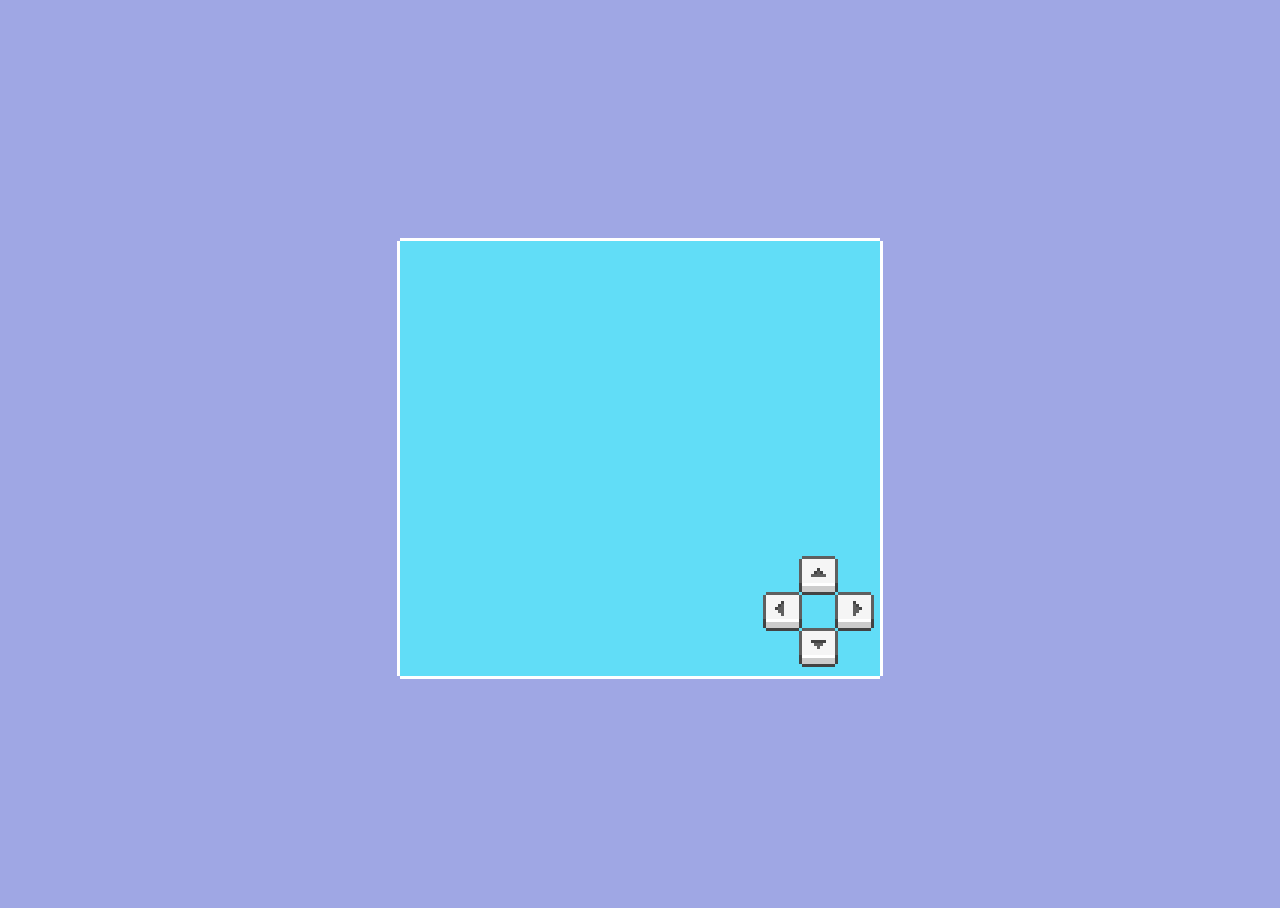
==== index.html @ 9d652aa0 "Add files via upload" ====
<!DOCTYPE html>
<html lang="en">

  <head>
    <meta charset="UTF-8">
    <title>Untitled</title>
    <meta name="viewport" content="width=device-width, initial-scale=1.0"><link rel="stylesheet" href="/style.css">
  </head>

  <body>
    <div class="frame">
   <div class="corner_topleft"></div>
   <div class="corner_topright"></div>
   <div class="corner_bottomleft"></div>
   <div class="corner_bottomright"></div>
   
   
   <div class="camera">
      <div class="map pixel-art">
         <div class="character" facing="down" walking="true">
           
            <div class="shadow pixel-art"></div>

            <div class="character_spritesheet pixel-art"></div>
         </div>
      </div>


      <div class="dpad">
         <div class="DemoDirectionUI flex-center">
               <button class="dpad-button dpad-left">
                   <svg xmlns="http://www.w3.org/2000/svg" viewBox="0 -0.5 13 13" shape-rendering="crispEdges">
                       <path class="Arrow_outline-top"  stroke="#5f5f5f" d="M1 0h11M0 1h1M12 1h1M0 2h1M12 2h1M0 3h1M12 3h1M0 4h1M12 4h1M0 5h1M12 5h1M0 6h1M12 6h1M0 7h1M12 7h1M0 8h1M12 8h1" />
                       <path class="Arrow_surface" stroke="#f5f5f5" d="M1 1h11M1 2h11M1 3h5M7 3h5M1 4h4M7 4h5M1 5h3M7 5h5M1 6h4M7 6h5M1 7h5M7 7h5M1 8h11" />
                       <path class="Arrow_arrow-inset"  stroke="#434343" d="M6 3h1M5 4h1M4 5h1" />
                       <path class="Arrow_arrow-body" stroke="#5f5f5f" d="M6 4h1M5 5h2M5 6h2M6 7h1" />
                       <path class="Arrow_outline-bottom" stroke="#434343" d="M0 9h1M12 9h1M0 10h1M12 10h1M0 11h1M12 11h1M1 12h11" />
                       <path class="Arrow_edge" stroke="#ffffff" d="M1 9h11" />
                       <path class="Arrow_front" stroke="#cccccc" d="M1 10h11M1 11h11" />
                   </svg>
               </button>
               <button class="dpad-button dpad-up">
                   <svg xmlns="http://www.w3.org/2000/svg" viewBox="0 -0.5 13 13" shape-rendering="crispEdges">
                       <path class="Arrow_outline-top"  stroke="#5f5f5f" d="M1 0h11M0 1h1M12 1h1M0 2h1M12 2h1M0 3h1M12 3h1M0 4h1M12 4h1M0 5h1M12 5h1M0 6h1M12 6h1M0 7h1M12 7h1M0 8h1M12 8h1" />
                       <path class="Arrow_surface" stroke="#f5f5f5" d="M1 1h11M1 2h11M1 3h11M1 4h5M7 4h5M1 5h4M8 5h4M1 6h3M9 6h3M1 7h11M1 8h11" />
                       <path class="Arrow_arrow-inset"  stroke="#434343" d="M6 4h1M5 5h1M7 5h1" />
                       <path class="Arrow_arrow-body" stroke="#5f5f5f" d="M6 5h1M4 6h5" />
                       <path class="Arrow_outline-bottom" stroke="#434343" d="M0 9h1M12 9h1M0 10h1M12 10h1M0 11h1M12 11h1M1 12h11" />
                       <path class="Arrow_edge" stroke="#ffffff" d="M1 9h11" />
                       <path class="Arrow_front" stroke="#cccccc" d="M1 10h11M1 11h11" />
                   </svg>
               </button>
               <button class="dpad-button dpad-down">
                   <svg xmlns="http://www.w3.org/2000/svg" viewBox="0 -0.5 13 13" shape-rendering="crispEdges">
                       <path class="Arrow_outline-top" stroke="#5f5f5f" d="M1 0h11M0 1h1M12 1h1M0 2h1M12 2h1M0 3h1M12 3h1M0 4h1M12 4h1M0 5h1M12 5h1M0 6h1M12 6h1M0 7h1M12 7h1M0 8h1M12 8h1" />
                       <path class="Arrow_surface" stroke="#f5f5f5" d="M1 1h11M1 2h11M1 3h11M1 4h3M9 4h3M1 5h4M8 5h4M1 6h5M7 6h5M1 7h11M1 8h11" />
                       <path class="Arrow_arrow-inset" stroke="#434343" d="M4 4h5" />
                       <path class="Arrow_arrow-body" stroke="#5f5f5f" d="M5 5h3M6 6h1" />
                       <path class="Arrow_outline-bottom" stroke="#434343" d="M0 9h1M12 9h1M0 10h1M12 10h1M0 11h1M12 11h1M1 12h11" />
                       <path class="Arrow_edge" stroke="#ffffff" d="M1 9h11" />
                       <path class="Arrow_front" stroke="#cccccc" d="M1 10h11M1 11h11" />
                   </svg>
               </button>
               <button class="dpad-button dpad-right">
                   <svg xmlns="http://www.w3.org/2000/svg" viewBox="0 -0.5 13 13" shape-rendering="crispEdges">
                       <path class="Arrow_outline-top"  stroke="#5f5f5f" d="M1 0h11M0 1h1M12 1h1M0 2h1M12 2h1M0 3h1M12 3h1M0 4h1M12 4h1M0 5h1M12 5h1M0 6h1M12 6h1M0 7h1M12 7h1M0 8h1M12 8h1" />
                       <path class="Arrow_surface" stroke="#f5f5f5" d="M1 1h11M1 2h11M1 3h5M7 3h5M1 4h5M8 4h4M1 5h5M9 5h3M1 6h5M8 6h4M1 7h5M7 7h5M1 8h11" />
                       <path class="Arrow_arrow-inset"  stroke="#434343" d="M6 3h1M7 4h1M8 5h1" />
                       <path class="Arrow_arrow-body" stroke="#5f5f5f" d="M6 4h1M6 5h2M6 6h2M6 7h1" />
                       <path class="Arrow_outline-bottom" stroke="#434343" d="M0 9h1M12 9h1M0 10h1M12 10h1M0 11h1M12 11h1M1 12h11" />
                       <path class="Arrow_edge" stroke="#ffffff" d="M1 9h11" />
                       <path class="Arrow_front" stroke="#cccccc" d="M1 10h11M1 11h11" />
                   </svg>
               </button>
           </div>
      </div>
      
      
    
      
      
      
   </div>
</div>
    <script src="/script.js"></script>
  </body>

</html>
---- style.css ----
:root {
   --pixel-size: 2px;
   --grid-cell: calc( var(--pixel-size) * 16);
   --bg: #9fa7e4;
}
@media( min-width: 500px ) {
   :root {
      --pixel-size: 3px;
   }
}
@media( min-width: 500px ) {
   :root {
      --pixel-size: 3px;
   }
}
/* @media( min-width: 1000px ) {
   :root {
      --pixel-size: 5px;
   }
} */

html, body {
   height: 100%;
}

body {
   background: var(--bg);
   display: flex;
   align-items: center;
   justify-content: center;
}

.pixel-art {
   image-rendering: pixelated;
}

.frame {
   /* This is just for Pen decoration */
   width: calc(var(--pixel-size) * 160);
   height: calc(var(--pixel-size) * 145);
   outline: var(--pixel-size) solid #fff;
   z-index:1; 
   position:relative;
}

.camera {
   width: calc(var(--pixel-size) * 160);
   height: calc(var(--pixel-size) * 145);
   overflow: hidden;
   background: #61ddf7;
   position:relative;
}

.map {
   image-rendering: pixelated;
   background-image: url("https://technologicalabyss.nekoweb.org/Assets/pixil-frame-0.png");
   background-size: 100%;
   width: calc(13 * var(--grid-cell));
   height: calc(10 * var(--grid-cell));
   position: relative;
}

.character {
   width: calc( var(--grid-cell)* 2 );
   height: calc( var(--grid-cell)* 2 );
   position: absolute;
   overflow:hidden;
}

.shadow {
   width: calc( var(--grid-cell)* 2 );
   height: calc( var(--grid-cell)* 2 );
   position: absolute;
   left:0;
   top:0;
   background: url("https://assets.codepen.io/21542/DemoRpgCharacterShadow.png") no-repeat no-repeat;
   background-size: 100%;
}


.character_spritesheet {
   position: absolute;
   background: url("https://technologicalabyss.nekoweb.org/Assets/sprite.png") no-repeat no-repeat;
   background-size: 100%;
   width: calc( var(--grid-cell)* 8 );
   height: calc( var(--grid-cell)* 8 );
}

.character[facing="right"] .character_spritesheet {
   background-position-y: calc( var(--pixel-size) * -32 );
}
.character[facing="up"] .character_spritesheet {
   background-position-y: calc( var(--pixel-size) * -64 );
}
.character[facing="left"] .character_spritesheet {
   background-position-y: calc( var(--pixel-size) * -96 );
}
.character[walking="true"] .character_spritesheet {
   animation: walkAnimation 0.6s steps(4) infinite; 
}

@keyframes walkAnimation {
  from {
    transform: translate3d(0%,0%,0);
  }
  to {
    transform: translate3d(-100%,0%,0);
  }
}

.dpad {
   position:absolute;
   right: calc(var(--pixel-size) * 2);
   bottom: calc(var(--pixel-size) * 2);
   width: calc(var(--pixel-size) * 37);
   height: calc(var(--pixel-size) * 38);
}
.dpad-button {
   appearance:none;
   outline:0;
   border:0;
   background:transparent;
   padding:0;
   cursor:pointer;
}
.dpad-button svg {
   display:block;
   height: calc(var(--pixel-size) * 13);
}

.dpad-button.pressed .Arrow_arrow-inset { stroke:#07c2cc; }
.dpad-button.pressed .Arrow_arrow-body { stroke:#17dfea; }

.dpad-up {
   position: absolute;
   left: calc(var(--pixel-size) * 12);
   top:0;
}
.dpad-down {
   position: absolute;
   bottom:var(--pixel-size);
   left: calc(var(--pixel-size) * 12);
}
.dpad-left {
   position: absolute;
   top: calc(var(--pixel-size) * 12);
   left:0;
}
.dpad-right {
   position: absolute;
   top: calc(var(--pixel-size) * 12);
   right:0;
}

.dpad {
   user-select:none;
}


.corner_topleft,
.corner_topright,
.corner_bottomleft,
.corner_bottomright {
   position: absolute;
   width: var(--pixel-size);
   height: var(--pixel-size);
   background: var(--bg);
   z-index:2;
}

.corner_topleft {
   top: calc(var(--pixel-size) * -1);
   left: calc(var(--pixel-size) * -1);
}
.corner_topright {
   top: calc(var(--pixel-size) * -1);
   right: calc(var(--pixel-size) * -1);
}
.corner_bottomleft {
   bottom: calc(var(--pixel-size) * -1);
   left: calc(var(--pixel-size) * -1);
}
.corner_bottomright {
   bottom: calc(var(--pixel-size) * -1);
   right: calc(var(--pixel-size) * -1);
}

.headline {
   position:absolute;
   top:calc(var(--pixel-size) * 2);
   right:calc(var(--pixel-size) * 2);
   width: calc(var(--pixel-size) * 75)
}
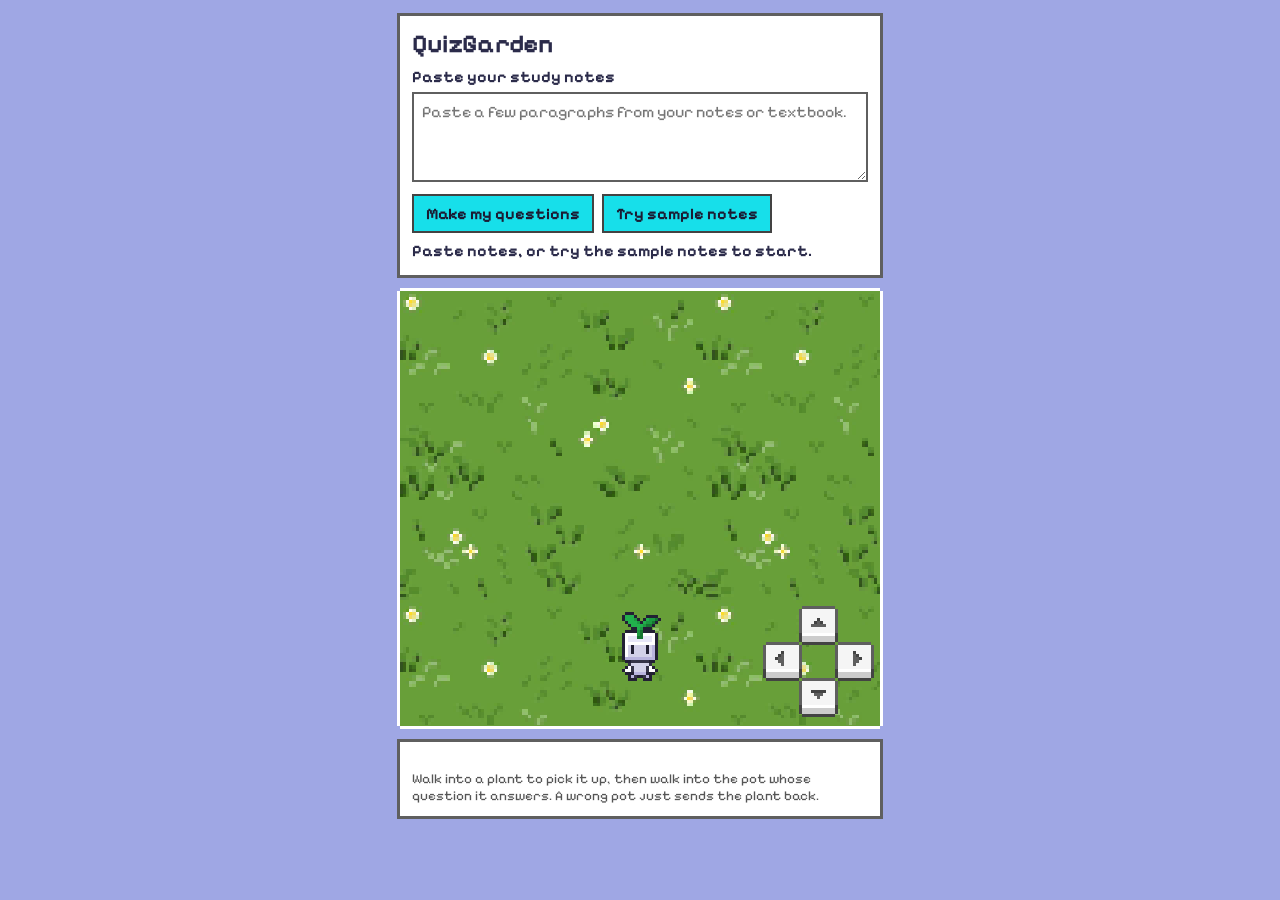
==== commit d8b743a3: "Changed source material to ChatGPT-assisted code" ====
--- a/index.html
+++ b/index.html
@@ -3,11 +3,19 @@
 
   <head>
     <meta charset="UTF-8">
-    <title>Untitled</title>
-    <meta name="viewport" content="width=device-width, initial-scale=1.0"><link rel="stylesheet" href="/style.css">
+    <title>QuizGarden</title>
+    <meta name="viewport" content="width=device-width, initial-scale=1.0"><link href="https://fonts.googleapis.com/css2?family=Pixelify+Sans:wght@400;700&display=swap" rel="stylesheet"><link rel="stylesheet" href="style.css">
   </head>
 
   <body>
+<main>
+<section class="panel">
+<h1>QuizGarden</h1>
+<label for="notes">Paste your study notes</label>
+<textarea id="notes" placeholder="Paste a few paragraphs from your notes or textbook."></textarea>
+<div class="row"><button id="gen">Make my questions</button><button id="demo">Try sample notes</button></div>
+<p id="status" role="status" aria-live="polite">Paste notes, or try the sample notes to start.</p>
+</section>
     <div class="frame">
    <div class="corner_topleft"></div>
    <div class="corner_topright"></div>
@@ -23,6 +31,8 @@
 
             <div class="character_spritesheet pixel-art"></div>
          </div>
+
+         
       </div>
 
 
@@ -82,7 +92,14 @@
       
    </div>
 </div>
-    <script src="/script.js"></script>
+    <section class="panel" id="qpanel">
+<div class="hud"><span id="round"></span><span id="score"></span></div>
+<ol id="qs"></ol>
+<button id="next" hidden>Next round</button>
+<p class="help">Walk into a plant to pick it up, then walk into the pot whose question it answers. A wrong pot just sends the plant back.</p>
+</section>
+</main>
+<script src="game.js"></script>
   </body>
 
-</html>+</html>
--- a/style.css
+++ b/style.css
@@ -19,16 +19,8 @@
    }
 } */
 
-html, body {
-   height: 100%;
-}
-
-body {
-   background: var(--bg);
-   display: flex;
-   align-items: center;
-   justify-content: center;
-}
+html{height:100%}
+body{background:var(--bg);margin:0;font-family:"Pixelify Sans",system-ui,sans-serif;color:#2b2b4a;min-height:100%}
 
 .pixel-art {
    image-rendering: pixelated;
@@ -53,13 +45,14 @@
 
 .map {
    image-rendering: pixelated;
-   background-image: url("https://technologicalabyss.nekoweb.org/Assets/pixil-frame-0.png");
+   background-image: url("assets/map.png");
    background-size: 100%;
    width: calc(13 * var(--grid-cell));
    height: calc(10 * var(--grid-cell));
    position: relative;
 }
 
+
 .character {
    width: calc( var(--grid-cell)* 2 );
    height: calc( var(--grid-cell)* 2 );
@@ -80,7 +73,7 @@
 
 .character_spritesheet {
    position: absolute;
-   background: url("https://technologicalabyss.nekoweb.org/Assets/sprite.png") no-repeat no-repeat;
+   background: url("assets/sprite.png") no-repeat no-repeat;
    background-size: 100%;
    width: calc( var(--grid-cell)* 8 );
    height: calc( var(--grid-cell)* 8 );
@@ -190,4 +183,29 @@
    top:calc(var(--pixel-size) * 2);
    right:calc(var(--pixel-size) * 2);
    width: calc(var(--pixel-size) * 75)
-}+}
+main{display:flex;flex-direction:column;align-items:center;gap:16px;padding:16px 12px 32px}
+.frame{flex:none}
+.panel{background:#fff;outline:var(--pixel-size) solid #5f5f5f;width:min(100%,calc(var(--pixel-size)*160));padding:12px;box-sizing:border-box}
+h1{margin:0 0 8px;font-size:1.6rem}
+label{font-weight:700}
+textarea{width:100%;min-height:90px;box-sizing:border-box;margin-top:6px;font:inherit;padding:8px;border:2px solid #5f5f5f;resize:vertical}
+button.go,.row button,#next{font:inherit;font-weight:700;background:#17dfea;border:2px solid #434343;padding:8px 12px;cursor:pointer;color:#1b1b33}
+.row{display:flex;gap:8px;flex-wrap:wrap;margin-top:8px}
+button:focus-visible,textarea:focus-visible{outline:3px solid #f2c14e;outline-offset:2px}
+#status{margin:8px 0 0;font-weight:700;min-height:1.4em}
+.hud{display:flex;justify-content:space-between;font-weight:700;margin-bottom:8px}
+ol{list-style:none;margin:0 0 8px;padding:0;display:grid;gap:6px}
+li{display:flex;gap:8px}li.done{color:#5a6a5a}
+.b{flex:none;width:24px;height:24px;background:#6b6fd6;color:#fff;display:grid;place-items:center;font-weight:700}
+li.done .b{background:#2f8f4e}.ans{display:none;font-weight:700;color:#2f8f4e}li.done .ans{display:block}
+.help{font-size:.85rem;color:#555;margin:8px 0 0}
+.mpot{position:absolute;width:calc(var(--grid-cell)*1.5);height:calc(var(--grid-cell)*1.5);background:url("assets/pot.png") no-repeat;background-size:100%;image-rendering:pixelated;z-index:1}
+.mpot b{position:absolute;left:0;right:0;bottom:calc(var(--pixel-size)*-5);text-align:center;color:#fff;font-size:calc(var(--pixel-size)*5);text-shadow:1px 1px 0 #333}
+.mpot img{position:absolute;left:25%;top:-35%;width:50%;image-rendering:pixelated}
+.plant{position:absolute;width:calc(var(--pixel-size)*16);z-index:1;text-align:center}
+.plant img{width:100%;image-rendering:pixelated;display:block}
+.tag{position:absolute;left:50%;transform:translateX(-50%);top:calc(var(--pixel-size)*17);width:calc(var(--pixel-size)*34);background:#fff;border:1px solid #333;font-size:max(9px,calc(var(--pixel-size)*3.6));line-height:1.1;padding:1px}
+.carry{position:absolute;width:calc(var(--pixel-size)*12);z-index:5;pointer-events:none;image-rendering:pixelated}
+.character{z-index:4}
+@media (prefers-reduced-motion:reduce){.character[walking="true"] .character_spritesheet{animation:none}}
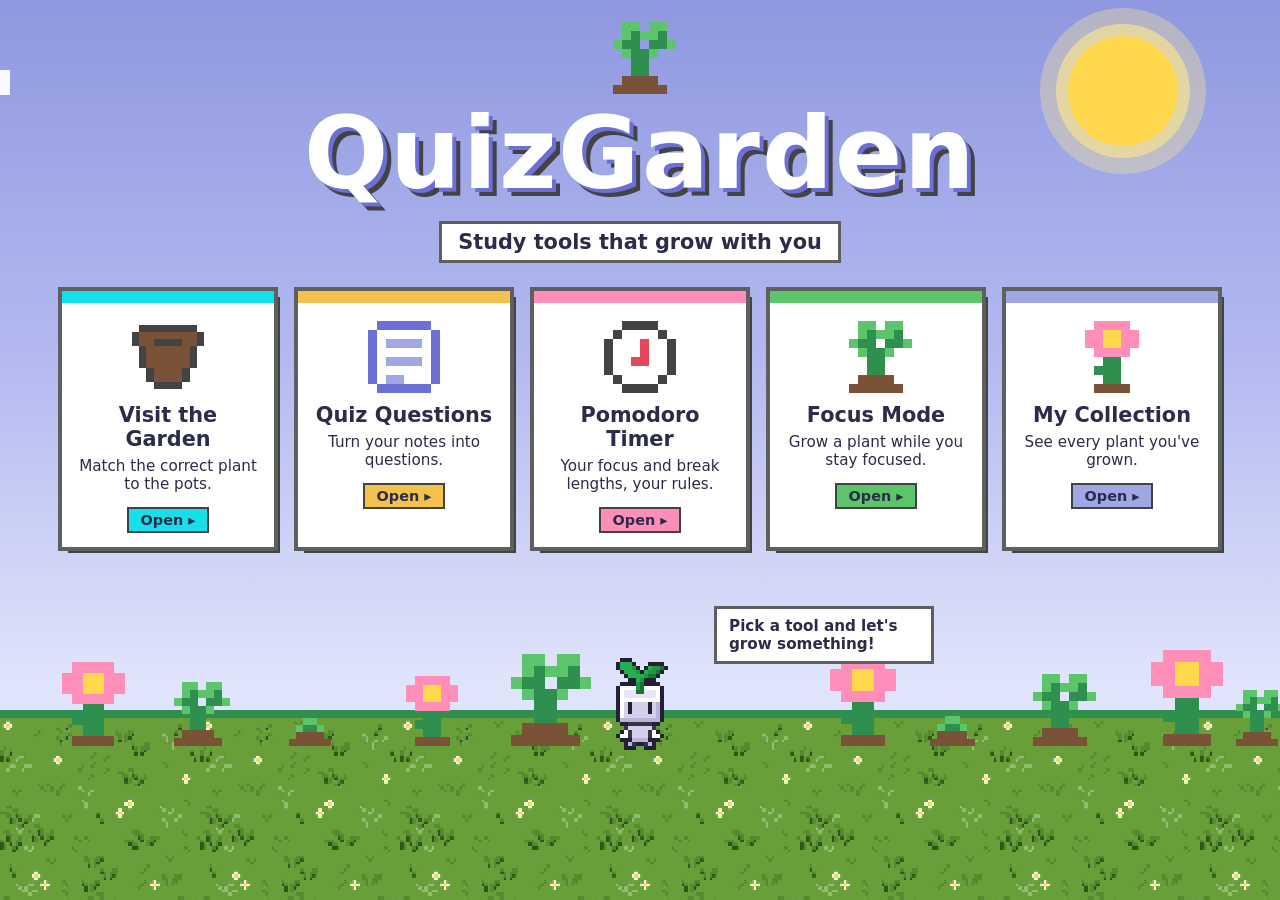
==== commit a4ada23c: "Updated code to latest version" ====
--- a/index.html
+++ b/index.html
@@ -1,105 +1,40 @@
 <!DOCTYPE html>
 <html lang="en">
+<head>
+  <meta charset="utf-8">
+  <meta name="viewport" content="width=device-width, initial-scale=1">
+  
+  <title>QuizGarden</title>
 
-  <head>
-    <meta charset="UTF-8">
-    <title>QuizGarden</title>
-    <meta name="viewport" content="width=device-width, initial-scale=1.0"><link href="https://fonts.googleapis.com/css2?family=Pixelify+Sans:wght@400;700&display=swap" rel="stylesheet"><link rel="stylesheet" href="style.css">
-  </head>
+  <link href="https://fonts.googleapis.com/css2?family=Caveat:wght@400..700&display=swap" rel="stylesheet">
+  <link rel="stylesheet" href="hub.css">
+</head>
 
-  <body>
-<main>
-<section class="panel">
-<h1>QuizGarden</h1>
-<label for="notes">Paste your study notes</label>
-<textarea id="notes" placeholder="Paste a few paragraphs from your notes or textbook."></textarea>
-<div class="row"><button id="gen">Make my questions</button><button id="demo">Try sample notes</button></div>
-<p id="status" role="status" aria-live="polite">Paste notes, or try the sample notes to start.</p>
-</section>
-    <div class="frame">
-   <div class="corner_topleft"></div>
-   <div class="corner_topright"></div>
-   <div class="corner_bottomleft"></div>
-   <div class="corner_bottomright"></div>
-   
-   
-   <div class="camera">
-      <div class="map pixel-art">
-         <div class="character" facing="down" walking="true">
-           
-            <div class="shadow pixel-art"></div>
+<body>
+  <div class="layer sun" data-depth="26" aria-hidden="true"></div>
+  <img class="layer cloud c1" data-depth="16" data-s="cloud" alt="">
+  <img class="layer cloud c2" data-depth="10" data-s="cloud" alt="">
+  <img class="layer cloud c3" data-depth="20" data-s="cloud" alt="">
 
-            <div class="character_spritesheet pixel-art"></div>
-         </div>
+  <header class="hero">
+    <img class="logo" data-s="sprout" alt="">
+    <h1 id="title" aria-label="QuizGarden">QuizGarden</h1>
+    <p class="tag">Study tools that grow with you</p>
+  </header>
 
-         
-      </div>
+  <nav class="menu" aria-label="Main menu">
+    <a class="card" style="--i:0;--c:#17dfea" href="game.html"><img data-s="pot" alt=""><h2>Visit the Garden</h2><p>Match the correct plant to the pots.</p><span class="go">Open ▸</span></a>
+    <a class="card" style="--i:1;--c:#f2c14e" href="questions.html"><img data-s="notebook" alt=""><h2>Quiz Questions</h2><p>Turn your notes into questions.</p><span class="go">Open ▸</span></a>
+    <a class="card" style="--i:2;--c:#ff8fb8" href="timer.html"><img data-s="clock" alt=""><h2>Pomodoro Timer</h2><p>Your focus and break lengths, your rules.</p><span class="go">Open ▸</span></a>
+    <a class="card" style="--i:3;--c:#5cc46a" href="focus.html"><img data-s="sprout" alt=""><h2>Focus Mode</h2><p>Grow a plant while you stay focused.</p><span class="go">Open ▸</span></a>
+    <a class="card" style="--i:4;--c:#9fa7e4" href="collection.html"><img data-s="flower" alt=""><h2>My Collection</h2><p>See every plant you've grown.</p><span class="go">Open ▸</span></a>
+  </nav>
 
+  <footer class="ground" id="ground">
+    <div class="radish" aria-hidden="true"></div>
+    <div class="bubble" aria-hidden="true">Pick a tool and let's grow something!</div>
+  </footer>
 
-      <div class="dpad">
-         <div class="DemoDirectionUI flex-center">
-               <button class="dpad-button dpad-left">
-                   <svg xmlns="http://www.w3.org/2000/svg" viewBox="0 -0.5 13 13" shape-rendering="crispEdges">
-                       <path class="Arrow_outline-top"  stroke="#5f5f5f" d="M1 0h11M0 1h1M12 1h1M0 2h1M12 2h1M0 3h1M12 3h1M0 4h1M12 4h1M0 5h1M12 5h1M0 6h1M12 6h1M0 7h1M12 7h1M0 8h1M12 8h1" />
-                       <path class="Arrow_surface" stroke="#f5f5f5" d="M1 1h11M1 2h11M1 3h5M7 3h5M1 4h4M7 4h5M1 5h3M7 5h5M1 6h4M7 6h5M1 7h5M7 7h5M1 8h11" />
-                       <path class="Arrow_arrow-inset"  stroke="#434343" d="M6 3h1M5 4h1M4 5h1" />
-                       <path class="Arrow_arrow-body" stroke="#5f5f5f" d="M6 4h1M5 5h2M5 6h2M6 7h1" />
-                       <path class="Arrow_outline-bottom" stroke="#434343" d="M0 9h1M12 9h1M0 10h1M12 10h1M0 11h1M12 11h1M1 12h11" />
-                       <path class="Arrow_edge" stroke="#ffffff" d="M1 9h11" />
-                       <path class="Arrow_front" stroke="#cccccc" d="M1 10h11M1 11h11" />
-                   </svg>
-               </button>
-               <button class="dpad-button dpad-up">
-                   <svg xmlns="http://www.w3.org/2000/svg" viewBox="0 -0.5 13 13" shape-rendering="crispEdges">
-                       <path class="Arrow_outline-top"  stroke="#5f5f5f" d="M1 0h11M0 1h1M12 1h1M0 2h1M12 2h1M0 3h1M12 3h1M0 4h1M12 4h1M0 5h1M12 5h1M0 6h1M12 6h1M0 7h1M12 7h1M0 8h1M12 8h1" />
-                       <path class="Arrow_surface" stroke="#f5f5f5" d="M1 1h11M1 2h11M1 3h11M1 4h5M7 4h5M1 5h4M8 5h4M1 6h3M9 6h3M1 7h11M1 8h11" />
-                       <path class="Arrow_arrow-inset"  stroke="#434343" d="M6 4h1M5 5h1M7 5h1" />
-                       <path class="Arrow_arrow-body" stroke="#5f5f5f" d="M6 5h1M4 6h5" />
-                       <path class="Arrow_outline-bottom" stroke="#434343" d="M0 9h1M12 9h1M0 10h1M12 10h1M0 11h1M12 11h1M1 12h11" />
-                       <path class="Arrow_edge" stroke="#ffffff" d="M1 9h11" />
-                       <path class="Arrow_front" stroke="#cccccc" d="M1 10h11M1 11h11" />
-                   </svg>
-               </button>
-               <button class="dpad-button dpad-down">
-                   <svg xmlns="http://www.w3.org/2000/svg" viewBox="0 -0.5 13 13" shape-rendering="crispEdges">
-                       <path class="Arrow_outline-top" stroke="#5f5f5f" d="M1 0h11M0 1h1M12 1h1M0 2h1M12 2h1M0 3h1M12 3h1M0 4h1M12 4h1M0 5h1M12 5h1M0 6h1M12 6h1M0 7h1M12 7h1M0 8h1M12 8h1" />
-                       <path class="Arrow_surface" stroke="#f5f5f5" d="M1 1h11M1 2h11M1 3h11M1 4h3M9 4h3M1 5h4M8 5h4M1 6h5M7 6h5M1 7h11M1 8h11" />
-                       <path class="Arrow_arrow-inset" stroke="#434343" d="M4 4h5" />
-                       <path class="Arrow_arrow-body" stroke="#5f5f5f" d="M5 5h3M6 6h1" />
-                       <path class="Arrow_outline-bottom" stroke="#434343" d="M0 9h1M12 9h1M0 10h1M12 10h1M0 11h1M12 11h1M1 12h11" />
-                       <path class="Arrow_edge" stroke="#ffffff" d="M1 9h11" />
-                       <path class="Arrow_front" stroke="#cccccc" d="M1 10h11M1 11h11" />
-                   </svg>
-               </button>
-               <button class="dpad-button dpad-right">
-                   <svg xmlns="http://www.w3.org/2000/svg" viewBox="0 -0.5 13 13" shape-rendering="crispEdges">
-                       <path class="Arrow_outline-top"  stroke="#5f5f5f" d="M1 0h11M0 1h1M12 1h1M0 2h1M12 2h1M0 3h1M12 3h1M0 4h1M12 4h1M0 5h1M12 5h1M0 6h1M12 6h1M0 7h1M12 7h1M0 8h1M12 8h1" />
-                       <path class="Arrow_surface" stroke="#f5f5f5" d="M1 1h11M1 2h11M1 3h5M7 3h5M1 4h5M8 4h4M1 5h5M9 5h3M1 6h5M8 6h4M1 7h5M7 7h5M1 8h11" />
-                       <path class="Arrow_arrow-inset"  stroke="#434343" d="M6 3h1M7 4h1M8 5h1" />
-                       <path class="Arrow_arrow-body" stroke="#5f5f5f" d="M6 4h1M6 5h2M6 6h2M6 7h1" />
-                       <path class="Arrow_outline-bottom" stroke="#434343" d="M0 9h1M12 9h1M0 10h1M12 10h1M0 11h1M12 11h1M1 12h11" />
-                       <path class="Arrow_edge" stroke="#ffffff" d="M1 9h11" />
-                       <path class="Arrow_front" stroke="#cccccc" d="M1 10h11M1 11h11" />
-                   </svg>
-               </button>
-           </div>
-      </div>
-      
-      
-    
-      
-      
-      
-   </div>
-</div>
-    <section class="panel" id="qpanel">
-<div class="hud"><span id="round"></span><span id="score"></span></div>
-<ol id="qs"></ol>
-<button id="next" hidden>Next round</button>
-<p class="help">Walk into a plant to pick it up, then walk into the pot whose question it answers. A wrong pot just sends the plant back.</p>
-</section>
-</main>
-<script src="game.js"></script>
-  </body>
-
+  <script src="hub.js"></script>
+</body>
 </html>
--- a/hub.css
+++ b/hub.css
@@ -0,0 +1,45 @@
+:root{--ink:#2b2b4a;--line:#5f5f5f;--shadow:#434343}
+*{box-sizing:border-box}
+html,body{margin:0;max-width:100%;overflow-x:clip}
+body{font-family:"Pixelify Sans",system-ui,sans-serif;color:var(--ink);min-height:100vh;display:flex;flex-direction:column;overflow-x:hidden;position:relative;
+  background:linear-gradient(#8f98e0 0%,#b4baf0 40%,#dfe3fb 75%)}
+.layer{position:absolute;pointer-events:none;transition:transform .2s linear;z-index:0}
+.sun{top:4%;right:8%;width:110px;height:110px;border-radius:50%;background:#ffd84d;box-shadow:0 0 0 12px #ffe98a99,0 0 0 28px #ffe98a55;animation:pulse 4s ease-in-out infinite}
+.cloud{width:120px;image-rendering:pixelated;opacity:.95;animation:drift linear infinite}
+.c1{top:9%;left:-140px;animation-duration:70s}
+.c2{top:22%;left:-140px;width:90px;animation-duration:95s;animation-delay:-40s}
+.c3{top:5%;left:-140px;width:150px;animation-duration:120s;animation-delay:-80s}
+.hero{position:relative;z-index:2;text-align:center;padding:22px 16px 0}
+.logo{width:72px;image-rendering:pixelated;animation:sway 3s ease-in-out infinite;transform-origin:bottom center}
+h1{margin:6px 0 4px;font-size:clamp(2.8rem,10vw,6.2rem);line-height:1;color:#fff;letter-spacing:2px;text-shadow:4px 4px 0 #6b6fd6,8px 8px 0 var(--shadow)}
+h1 span{display:inline-block;animation:letter .6s cubic-bezier(.2,1.5,.4,1) both;animation-delay:calc(var(--n)*.06s)}
+.tag{display:inline-block;margin:14px 0 0;padding:6px 16px;background:#fff;border:3px solid var(--line);font-size:clamp(1rem,2.6vw,1.3rem);font-weight:700;animation:fade .8s .7s both}
+.menu{position:relative;z-index:2;display:grid;grid-template-columns:repeat(auto-fit,minmax(200px,1fr));gap:24px;width:min(1200px,100%);margin:28px auto 0;padding:0 22px}
+.card{display:flex;flex-direction:column;align-items:center;text-align:center;gap:6px;background:#fff;color:inherit;text-decoration:none;
+  border-top:12px solid var(--c);outline:4px solid var(--line);padding:18px 14px 14px;box-shadow:6px 6px 0 var(--shadow);transform-origin:bottom center;
+  animation:grow .7s cubic-bezier(.2,1.4,.4,1) both;animation-delay:calc(.9s + var(--i)*.13s);transition:transform .15s,box-shadow .15s}
+.card img{width:72px;height:72px;object-fit:contain;image-rendering:pixelated;transition:transform .2s}
+.card h2{margin:4px 0 0;font-size:1.3rem}
+.card p{margin:0;font-size:.95rem;min-height:2.6em}
+.go{margin-top:4px;padding:3px 12px;background:var(--c);border:2px solid var(--shadow);font-weight:700;font-size:.9rem}
+.card:hover,.card:focus-visible{transform:translate(-3px,-9px) rotate(-1.2deg);box-shadow:11px 16px 0 var(--shadow)}
+.card:hover img,.card:focus-visible img{transform:scale(1.18) rotate(4deg)}
+.card:focus-visible{outline-color:#17dfea}
+.ground{position:relative;z-index:1;margin-top:auto;height:190px;border-top:8px solid #2f8f4e;background:url("assets/map.png") 0 0/400px;image-rendering:pixelated;overflow:visible}
+.ground:before{content:"";position:absolute;left:0;right:0;top:-80px;height:80px}
+.plant{position:absolute;bottom:calc(100% - 28px);image-rendering:pixelated;transform-origin:bottom center;animation:sway 3.4s ease-in-out infinite;z-index:1}
+.radish{position:absolute;left:50%;bottom:calc(100% - 40px);margin-left:-64px;width:128px;height:128px;background:url("assets/sprite.png") 0 0/400% 400%;image-rendering:pixelated;animation:hop 1.1s steps(2) infinite;z-index:2}
+.bubble{position:absolute;left:calc(50% + 74px);bottom:calc(100% + 54px);max-width:220px;background:#fff;border:3px solid var(--line);padding:8px 12px;font-size:.95rem;font-weight:700;z-index:3;animation:fade .6s 1.8s both}
+.petal{position:fixed;top:-40px;z-index:1;pointer-events:none;image-rendering:pixelated;opacity:.85;animation:fall linear infinite}
+@keyframes grow{from{transform:scale(.2) translateY(60px);opacity:0}to{transform:none;opacity:1}}
+@keyframes letter{from{transform:translateY(-70px) scale(.4);opacity:0}to{transform:none;opacity:1}}
+@keyframes fade{from{opacity:0;transform:translateY(8px)}to{opacity:1;transform:none}}
+@keyframes sway{0%,100%{transform:rotate(-3deg)}50%{transform:rotate(3deg)}}
+@keyframes hop{0%,100%{transform:translateY(0)}50%{transform:translateY(-6px)}}
+@keyframes drift{to{transform:translateX(calc(100vw + 300px))}}
+@keyframes pulse{50%{transform:scale(1.06)}}
+@keyframes fall{0%{transform:translate(0,0) rotate(0)}50%{transform:translate(40px,55vh) rotate(180deg)}100%{transform:translate(-20px,112vh) rotate(360deg)}}
+@media (min-width:1000px){.menu{grid-template-columns:repeat(5,1fr)}}
+@media (max-width:560px){.bubble{display:none}.sun{width:70px;height:70px}}
+@media (prefers-reduced-motion:reduce){*,*:before{animation:none!important;transition:none!important}.petal{display:none}}
+@media (max-height:880px){.bubble{display:none}}
